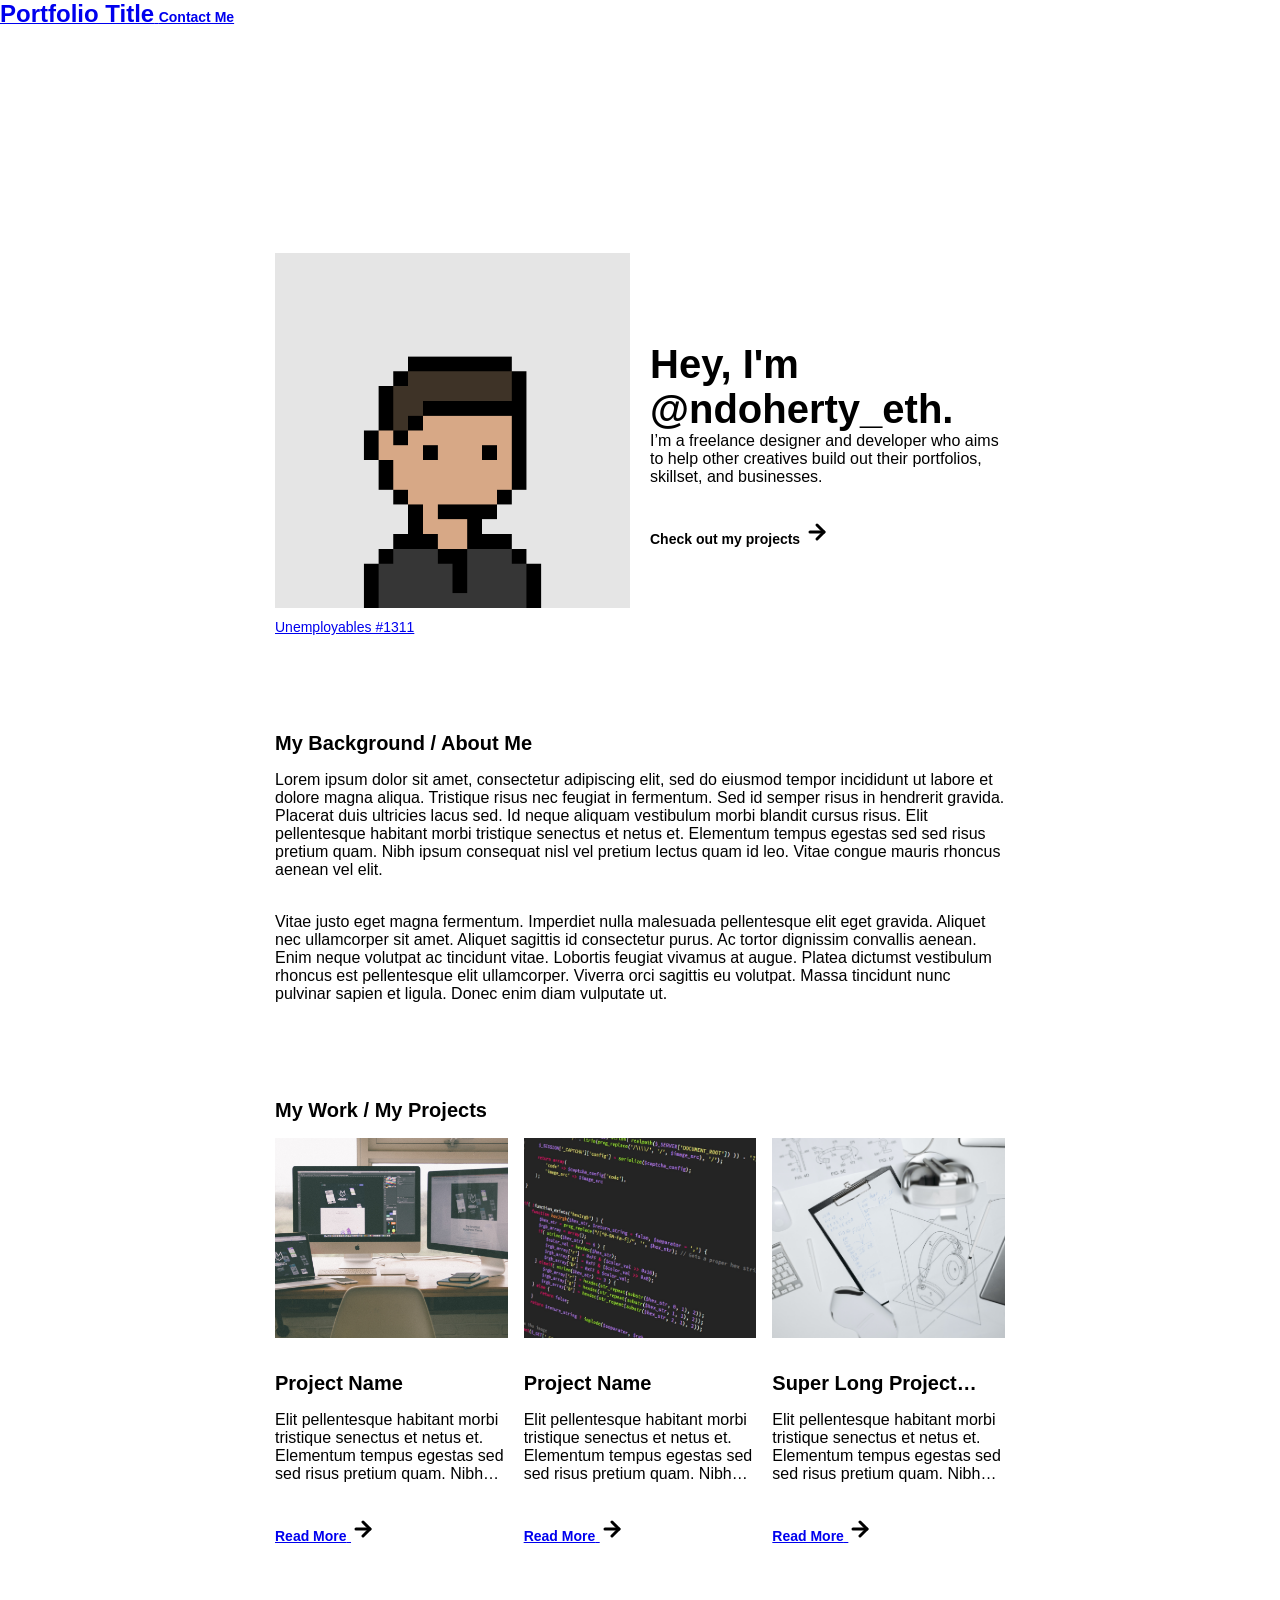
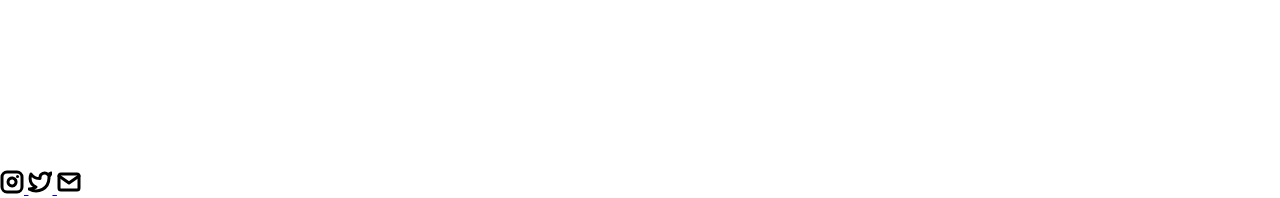
==== index.html @ ee0ad096 "Initial commit" ====
<!DOCTYPE html>
<html lang="en">
	<head>
		<meta charset="utf-8">

    <!-- 
      TODO

      Upload your Unemployable (or whatever photo you like) to the assets/images folder
      and change the name of the image below to match the uploaded one

      Change the title in the <title> tag to whatever you would like the title of your portfolio to be

      This should be the same across all pages.
     -->
    <link rel="icon" href="./assets/images/1311.png" />
		<title>Unemployables Portfolio</title>
    <meta name="description" content="A portfolio template for the Unemployables community.">
    <meta name="viewport" content="width=device-width, initial-scale=1" />

		<link rel="stylesheet" href="./css/layout.css">
    <link rel="stylesheet" href="./css/typography.css">
    <link rel="stylesheet" href="./css/utilities.css">

		<script defer src="./js/script.js"></script>
	</head>
	<body>
    <!-- NAVBAR -->
    <div class="navbar">
      <a class="nav-title-link" href="./index.html">
        <!-- TODO - Change the "Portfolio Title" to whatever you want displayed in the top left -->
        <span class="nav-title">Portfolio Title</span>
         <!-- TODO - Change the email after 'mailto:' to your email address for contact -->
        <a class="button" href="mailto:whitevans.eth@gmail.com">
          <span class="button-text">Contact Me</span>
        </a>
      </a>
    </div>

    <!-- MAIN PAGE CONTENT -->
    <div id="main-content">

      <!-- PORTFOLIO HEADER -->
      <div id="portfolio-header">
        <div id="portfolio-header-image-container">
          <!-- 
            TODO

            - Change the img "src" attribute to point to the Unemployable image you uploaded (or whatever image).
            - Change the number to point to your Unemployable & replace the OpenSea link with your own
            - If you aren't using an Unemployable as your image, remove the entire "a" element
          -->
          <img src="./assets/images/1311.png" class="portfolio-header-image">
          <a class="no-underline" target="_blank" href="https://opensea.io/assets/0xe0be388ab81c47b0f098d2030a1c9ef190691a8a/1311">
            <span class="image-caption">Unemployables #1311</span>
          </a>
        </div>

          <!-- 
            TODO

            - Change the main-title to whatver you want
            - Change the body-text after that to a quick introduction to what you do
            - Edit the button text if you feel like it. It will link to the projects section below.
          -->
        <div id="portfolio-header-text-container">
            <div class="header-text">
              <span class="main-title">Hey, I'm @ndoherty_eth.</span>
              <div class="body-text">I’m a freelance designer and developer who aims to help other creatives build out their portfolios, skillset, and businesses.</div>
            </div>
            <a class="button" id="my-work-link">
              <span class="button-text">Check out my projects</span> 
              <image src="./assets/icons/arrow-right.svg" class="right-arrow-icon"/>
            </a>
        </div>
      </div>

      <!-- ABOUT SECTION -->
      <!-- 
        TODO

        - Change the subheader-text to whatever header you want
        - Add paragraphs using the <div class="body-text"></div> elements in the "about-section-content"
      -->
      <div id="about-section">
        <span class="subheader-text">My Background / About Me</span>
        <div class="about-section-content">
          <div class="body-text">Lorem ipsum dolor sit amet, consectetur adipiscing elit, sed do eiusmod tempor incididunt ut labore et dolore magna aliqua. Tristique risus nec feugiat in fermentum. Sed id semper risus in hendrerit gravida. Placerat duis ultricies lacus sed. Id neque aliquam vestibulum morbi blandit cursus risus. Elit pellentesque habitant morbi tristique senectus et netus et. Elementum tempus egestas sed sed risus pretium quam. Nibh ipsum consequat nisl vel pretium lectus quam id leo. Vitae congue mauris rhoncus aenean vel elit.</div>
          <div class="body-text">Vitae justo eget magna fermentum. Imperdiet nulla malesuada pellentesque elit eget gravida. Aliquet nec ullamcorper sit amet. Aliquet sagittis id consectetur purus. Ac tortor dignissim convallis aenean. Enim neque volutpat ac tincidunt vitae. Lobortis feugiat vivamus at augue. Platea dictumst vestibulum rhoncus est pellentesque elit ullamcorper. Viverra orci sagittis eu volutpat. Massa tincidunt nunc pulvinar sapien et ligula. Donec enim diam vulputate ut.</div>
        </div>
      </div>

      <!-- PROJECTS / MY WORK SECTION -->
      <div id="my-work-section">
        <!-- TODO - Change the subheader-text to whatever you want the Projects section header to say -->
        <span class="subheader-text">My Work / My Projects</span>

        <div class="projects-container">
          <!-- 
            TODO

            This is where the project cards live. Here's a base level project card for you to copy:
            <div class="project-card">
              <img src="./assets/images/IMAGE_NAME" class="project-image">
              <div class="project-card-text-container">
                <div class="subheader-text project-title">PROJECT_NAME</div>
                <div class="body-text project-card-text">SMALL_PROJECT_DESCRIPTION</div>
              </div>
              <a class="button" href="./project-pages/PROJECT_PAGE_NAME.html">
                <span class="button-text">Read More</span>
                <image src="./assets/icons/arrow-right.svg" class="right-arrow-icon"/>
              </a>
            </div>

            - To add a project to the this area, copy the above, paste it below this comment, and change the following:
                - IMAGE_NAME: the name of the image file in assets/images
                - PROJECT_NAME: the name of the project (keep it short, it only shows 1 line)
                - SMALL_PROJECT_DESCRIPTION: a quick project description (max 4 lines)
                - PROJECT_PAGE_NAME.html: the html filename for the project (must be in project-pages folder)
          -->
          <div class="project-card">
            <img src="./assets/images/desktop.jpeg" class="project-image">
            <div class="project-card-text-container">
              <div class="subheader-text project-title">Project Name</div>
              <div class="body-text project-card-text">Elit pellentesque habitant morbi tristique senectus et netus et. Elementum tempus egestas sed sed risus pretium quam. Nibh ipsum consequat nisl vel pretium</div>
            </div>
            <a class="button" href="./project-pages/project-template.html">
              <span class="button-text">Read More</span>
              <image src="./assets/icons/arrow-right.svg" class="right-arrow-icon"/>
            </a>
          </div>
          <div class="project-card">
            <img src="./assets/images/code.jpeg" class="project-image">
            <div class="project-card-text-container">
              <div class="subheader-text project-title">Project Name</div>
              <div class="body-text project-card-text">Elit pellentesque habitant morbi tristique senectus et netus et. Elementum tempus egestas sed sed risus pretium quam. Nibh ipsum consequat nisl vel pretium</div>
            </div>
            <a class="button" href="./project-pages/project-template.html">
              <span class="button-text">Read More</span>
              <image src="./assets/icons/arrow-right.svg" class="right-arrow-icon"/>
            </a>
          </div>
          <div class="project-card">
            <img src="./assets/images/sketchbook.jpeg" class="project-image">
            <div class="project-card-text-container">
              <div class="subheader-text project-title">Super Long Project Name That Should be Hidden</div>
              <div class="body-text project-card-text">Elit pellentesque habitant morbi tristique senectus et netus et. Elementum tempus egestas sed sed risus pretium quam. Nibh ipsum consequat nisl vel pretium</div>
            </div>
            <a class="button" href="./project-pages/project-template.html">
              <span class="button-text">Read More</span>
              <image src="./assets/icons/arrow-right.svg" class="right-arrow-icon"/>
            </a>
          </div>
        </div>
      </div>
    </div>

    <!-- FOOTER -->
    <div id="footer">
      <!-- 
        TODO - Change href to your Instagram account (can also delete entire "a" element if no Instagram) 

        This should be the same across all pages.
      -->
      <a class="icon-link" target="_blank" href="https://twitter.com/whitevans_eth">
        <image src="./assets/icons/instagram.svg" class="footer-icon"/>
      </a>
      <!-- 
        TODO - Change href to your Twitter account (can also delete entire "a" element if no Twitter) 
      
        This should be the same across all pages.
      -->
      <a class="icon-link" target="_blank" href="https://twitter.com/whitevans_eth">
        <image src="./assets/icons/twitter.svg" class="footer-icon"/>
      </a>
      <!-- 
        TODO - Change the email after "mailto" to your contact email 
      
        This should be the same across all pages.
      -->
      <a class="icon-link" href="mailto:whitevans.eth@gmail.com">
        <image src="./assets/icons/mail.svg" class="footer-icon"/>
      </a>
    </div>

	</body>
</html>
---- css/layout.css ----
* {
  box-sizing: border-box;
}

html {
  text-size-adjust: none;
  -webkit-text-size-adjust: none;
  -moz-text-size-adjust: none;
  -ms-text-size-adjust: none;
}

body {
  margin: 0;
  -webkit-font-smoothing: antialiased;
  -moz-osx-font-smoothing: grayscale;
}




/* Main Page Layout */

#main-content {
  margin: 225px 425px;
  display: flex;
  flex-direction: column;
  gap: 96px;
}




/* Portfolio Header */

#portfolio-header {
  display: flex;
  gap: 20px;
  align-items: center;
}

#portfolio-header-image-container {
  display: flex;
  flex-direction: column;
  gap: 10px;
  flex-basis: 50%;
}

.portfolio-header-image {
  width: 100%;
  height: auto;
}

#portfolio-header-text-container {
  display: flex;
  flex-direction: column;
  gap: 34px;
  flex-basis: 50%;
}




/* About Section */

#about-section {
  display: flex;
  flex-direction: column;
  gap: 16px;
}

.about-section-content {
  display: flex;
  flex-direction: column;
  gap: 34px;
}




/* Project Section */

#my-work-section {
  display: flex;
  flex-direction: column;
  gap: 16px;
}

.projects-container {
  display: flex;
  gap: 34px 16px;
  flex-wrap: wrap;
}

    /* Project Cards */

    .project-card {
      max-width: calc((100% - 32px) / 3);
      display: flex;
      flex-direction: column;
      gap: 34px;
    }

    .project-card-text-container {
      flex-direction: column;
      display: flex;
      gap: 16px
    }

    .project-image {
      width: 100%;
      height: 200px;
      object-fit: cover;
      object-position: center;
    }




/* Project Pages */

#project-header {
  display: flex;
  flex-direction: column;
  gap: 16px;
}

.project-header-image {
  width: 100%;
  height: auto;
}

#project-details {
  display: flex;
  flex-direction: column;
  gap: 16px;
}

.project-details-content {
  display: flex;
  flex-direction: column;
  gap: 34px;
}

    /* Project Gallery */

    #project-gallery {
      display: flex;
      flex-direction: column;
      gap: 16px;
    }

    .project-gallery-content {
      display: flex;
      flex-wrap: wrap;
      gap: 34px 16px;
    }

    .gallery-image-container {
      width: 100%;
      display: flex;
      flex-direction: column;
      gap: 10px;
    }

    .gallery-image-container.half-width {
      width: calc((100% - 16px) / 2);
    }

    .gallery-image {
      width: 100%;
      height: auto;
    }


/* Extra Extra large devices (large laptops and desktops, 1200px and below) */
@media only screen and (max-width: 1600px) {
  #main-content {
    margin: 225px 275px;
  }
}

/* Extra large devices (large laptops and desktops, 1200px and below) */
@media only screen and (max-width: 1200px) {
  #main-content {
    margin: 225px 175px;
  }
}

/* Large devices (laptops/desktops, 1000px and below) */
@media only screen and (max-width: 1000px) {
  #main-content {
    margin: 225px 75px;
  }
}

/* Small devices (portrait tablets and large phones, 800px and below) */
@media only screen and (max-width: 800px) {
  #main-content {
    margin: 150px 50px;
  }

  #portfolio-header {
    flex-direction: column;
  }

  .project-card {
    max-width: calc((100% - 16px) / 2);
  }
}

/* Small devices (portrait tablets and large phones, 600px and below) */
@media only screen and (max-width: 600px) {
  #main-content {
    margin: 125px 20px;
  }

  .project-card {
    max-width: 100%;
  }
}
---- css/typography.css ----
body {
  font-family: "Helvetica Neue", Helvetica, Arial, sans-serif;
}

.nav-title {
  font-weight: 700;
  font-size: 24px;
}

.button-text {
  font-size: 14px;
  font-weight: 700;
}

.image-caption {
  font-size: 14px;
  font-weight: 500;
}

.main-title {
  font-size: 40px;
  font-weight: 700;
}

.subheader-text {
  font-size: 20px;
  font-weight: 700;
}

.body-text {
  font-size: 16px;
  font-weight: 500;
}

.project-card-text {
  overflow: hidden;
  text-overflow: ellipsis;
  display: -webkit-box;
  -webkit-line-clamp: 4;
  -webkit-box-orient: vertical;
}

.project-title {
  overflow: hidden;
  text-overflow: ellipsis;
  display: -webkit-box;
  -webkit-line-clamp: 1;
  -webkit-box-orient: vertical;
}
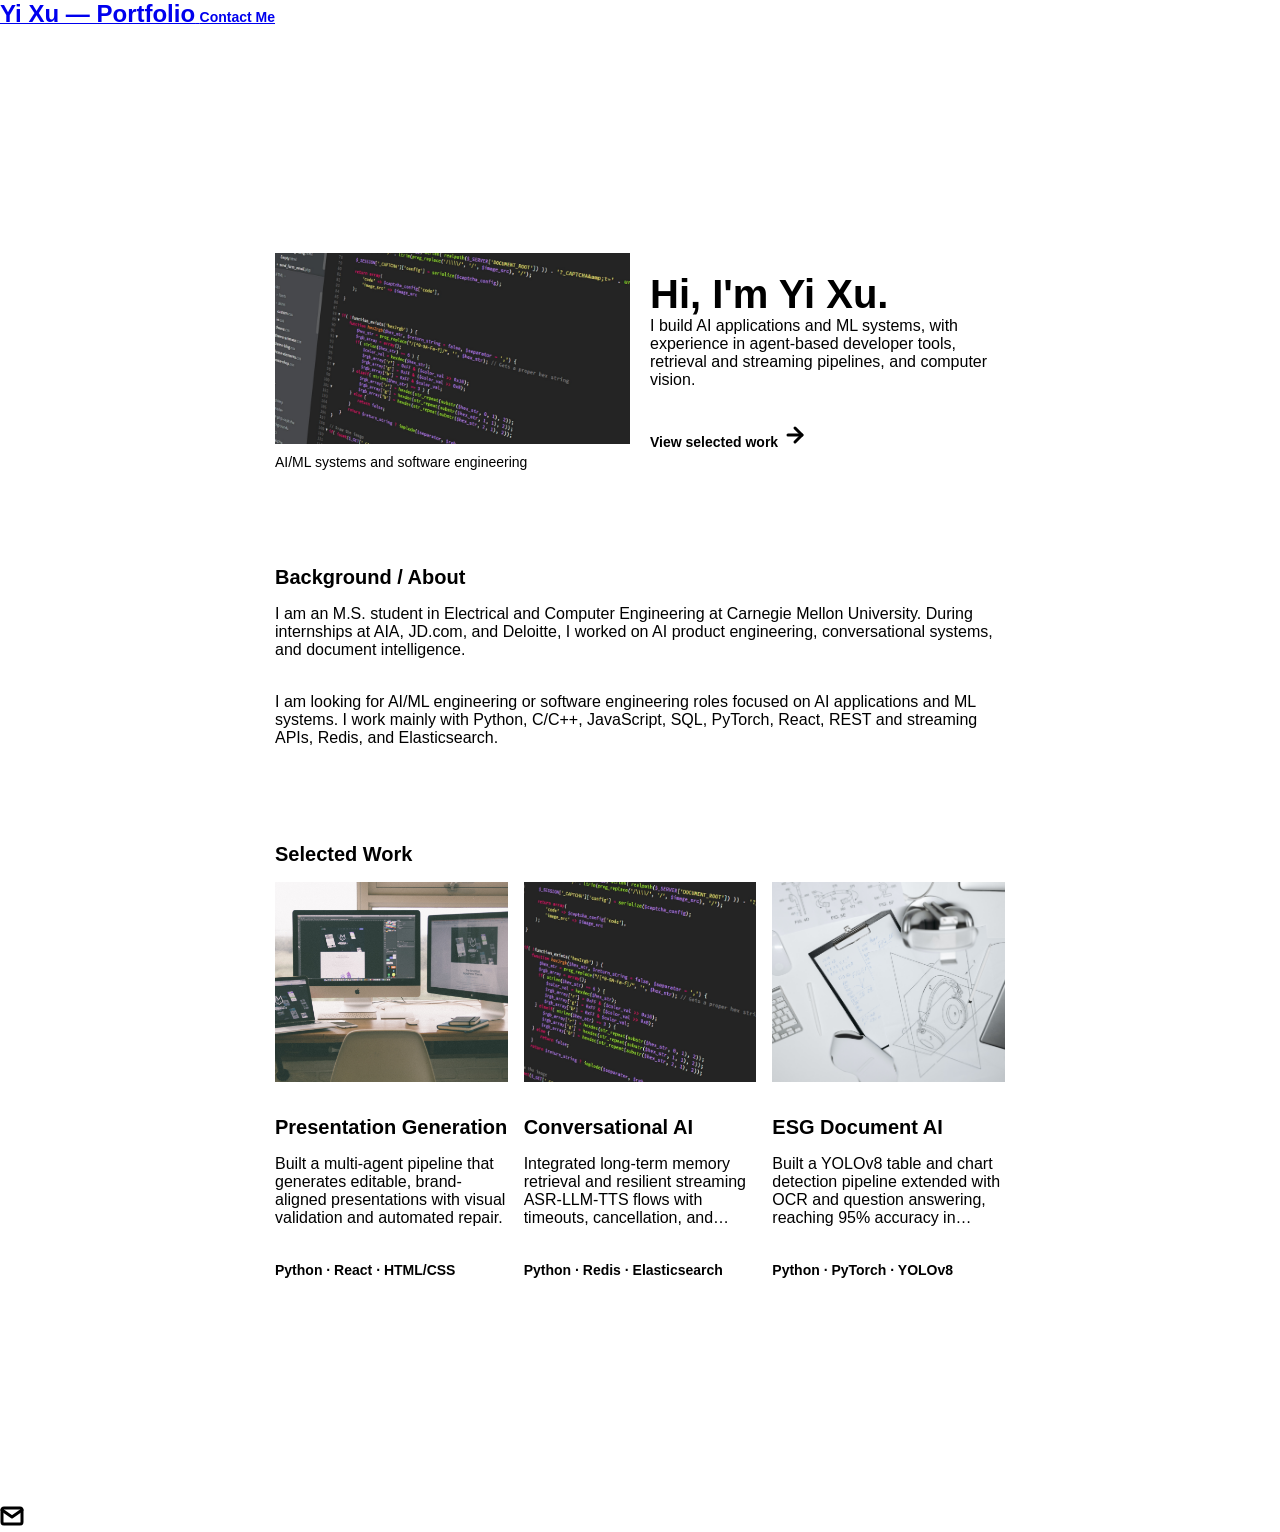
==== commit 9961a5ff: "Revise portfolio details and images Updated personal information and image references in the portfol" ====
--- a/index.html
+++ b/index.html
@@ -3,19 +3,9 @@
 	<head>
 		<meta charset="utf-8">
 
-    <!-- 
-      TODO
-
-      Upload your Unemployable (or whatever photo you like) to the assets/images folder
-      and change the name of the image below to match the uploaded one
-
-      Change the title in the <title> tag to whatever you would like the title of your portfolio to be
-
-      This should be the same across all pages.
-     -->
-    <link rel="icon" href="./assets/images/1311.png" />
-		<title>Unemployables Portfolio</title>
-    <meta name="description" content="A portfolio template for the Unemployables community.">
+    <link rel="icon" href="./assets/images/code.jpeg" />
+		<title>Yi Xu | AI/ML Engineer</title>
+    <meta name="description" content="Yi Xu's portfolio: AI applications, ML systems, and computer vision.">
     <meta name="viewport" content="width=device-width, initial-scale=1" />
 
 		<link rel="stylesheet" href="./css/layout.css">
@@ -28,10 +18,8 @@
     <!-- NAVBAR -->
     <div class="navbar">
       <a class="nav-title-link" href="./index.html">
-        <!-- TODO - Change the "Portfolio Title" to whatever you want displayed in the top left -->
-        <span class="nav-title">Portfolio Title</span>
-         <!-- TODO - Change the email after 'mailto:' to your email address for contact -->
-        <a class="button" href="mailto:whitevans.eth@gmail.com">
+        <span class="nav-title">Yi Xu — Portfolio</span>
+        <a class="button" href="mailto:yix3@andrew.cmu.edu">
           <span class="button-text">Contact Me</span>
         </a>
       </a>
@@ -43,113 +31,59 @@
       <!-- PORTFOLIO HEADER -->
       <div id="portfolio-header">
         <div id="portfolio-header-image-container">
-          <!-- 
-            TODO
-
-            - Change the img "src" attribute to point to the Unemployable image you uploaded (or whatever image).
-            - Change the number to point to your Unemployable & replace the OpenSea link with your own
-            - If you aren't using an Unemployable as your image, remove the entire "a" element
-          -->
-          <img src="./assets/images/1311.png" class="portfolio-header-image">
-          <a class="no-underline" target="_blank" href="https://opensea.io/assets/0xe0be388ab81c47b0f098d2030a1c9ef190691a8a/1311">
-            <span class="image-caption">Unemployables #1311</span>
-          </a>
+          <img src="./assets/images/code.jpeg" class="portfolio-header-image" alt="Code on a computer screen">
+          <span class="image-caption">AI/ML systems and software engineering</span>
         </div>
 
-          <!-- 
-            TODO
-
-            - Change the main-title to whatver you want
-            - Change the body-text after that to a quick introduction to what you do
-            - Edit the button text if you feel like it. It will link to the projects section below.
-          -->
         <div id="portfolio-header-text-container">
             <div class="header-text">
-              <span class="main-title">Hey, I'm @ndoherty_eth.</span>
-              <div class="body-text">I’m a freelance designer and developer who aims to help other creatives build out their portfolios, skillset, and businesses.</div>
+              <span class="main-title">Hi, I'm Yi Xu.</span>
+              <div class="body-text">I build AI applications and ML systems, with experience in agent-based developer tools, retrieval and streaming pipelines, and computer vision.</div>
             </div>
             <a class="button" id="my-work-link">
-              <span class="button-text">Check out my projects</span> 
+              <span class="button-text">View selected work</span>
               <image src="./assets/icons/arrow-right.svg" class="right-arrow-icon"/>
             </a>
         </div>
       </div>
 
       <!-- ABOUT SECTION -->
-      <!-- 
-        TODO
-
-        - Change the subheader-text to whatever header you want
-        - Add paragraphs using the <div class="body-text"></div> elements in the "about-section-content"
-      -->
       <div id="about-section">
-        <span class="subheader-text">My Background / About Me</span>
+        <span class="subheader-text">Background / About</span>
         <div class="about-section-content">
-          <div class="body-text">Lorem ipsum dolor sit amet, consectetur adipiscing elit, sed do eiusmod tempor incididunt ut labore et dolore magna aliqua. Tristique risus nec feugiat in fermentum. Sed id semper risus in hendrerit gravida. Placerat duis ultricies lacus sed. Id neque aliquam vestibulum morbi blandit cursus risus. Elit pellentesque habitant morbi tristique senectus et netus et. Elementum tempus egestas sed sed risus pretium quam. Nibh ipsum consequat nisl vel pretium lectus quam id leo. Vitae congue mauris rhoncus aenean vel elit.</div>
-          <div class="body-text">Vitae justo eget magna fermentum. Imperdiet nulla malesuada pellentesque elit eget gravida. Aliquet nec ullamcorper sit amet. Aliquet sagittis id consectetur purus. Ac tortor dignissim convallis aenean. Enim neque volutpat ac tincidunt vitae. Lobortis feugiat vivamus at augue. Platea dictumst vestibulum rhoncus est pellentesque elit ullamcorper. Viverra orci sagittis eu volutpat. Massa tincidunt nunc pulvinar sapien et ligula. Donec enim diam vulputate ut.</div>
+          <div class="body-text">I am an M.S. student in Electrical and Computer Engineering at Carnegie Mellon University. During internships at AIA, JD.com, and Deloitte, I worked on AI product engineering, conversational systems, and document intelligence.</div>
+          <div class="body-text">I am looking for AI/ML engineering or software engineering roles focused on AI applications and ML systems. I work mainly with Python, C/C++, JavaScript, SQL, PyTorch, React, REST and streaming APIs, Redis, and Elasticsearch.</div>
         </div>
       </div>
 
       <!-- PROJECTS / MY WORK SECTION -->
       <div id="my-work-section">
-        <!-- TODO - Change the subheader-text to whatever you want the Projects section header to say -->
-        <span class="subheader-text">My Work / My Projects</span>
+        <span class="subheader-text">Selected Work</span>
 
         <div class="projects-container">
-          <!-- 
-            TODO
-
-            This is where the project cards live. Here's a base level project card for you to copy:
-            <div class="project-card">
-              <img src="./assets/images/IMAGE_NAME" class="project-image">
-              <div class="project-card-text-container">
-                <div class="subheader-text project-title">PROJECT_NAME</div>
-                <div class="body-text project-card-text">SMALL_PROJECT_DESCRIPTION</div>
-              </div>
-              <a class="button" href="./project-pages/PROJECT_PAGE_NAME.html">
-                <span class="button-text">Read More</span>
-                <image src="./assets/icons/arrow-right.svg" class="right-arrow-icon"/>
-              </a>
+          <div class="project-card">
+            <img src="./assets/images/desktop.jpeg" class="project-image" alt="Desktop development workspace">
+            <div class="project-card-text-container">
+              <div class="subheader-text project-title">Presentation Generation</div>
+              <div class="body-text project-card-text">Built a multi-agent pipeline that generates editable, brand-aligned presentations with visual validation and automated repair.</div>
             </div>
-
-            - To add a project to the this area, copy the above, paste it below this comment, and change the following:
-                - IMAGE_NAME: the name of the image file in assets/images
-                - PROJECT_NAME: the name of the project (keep it short, it only shows 1 line)
-                - SMALL_PROJECT_DESCRIPTION: a quick project description (max 4 lines)
-                - PROJECT_PAGE_NAME.html: the html filename for the project (must be in project-pages folder)
-          -->
-          <div class="project-card">
-            <img src="./assets/images/desktop.jpeg" class="project-image">
-            <div class="project-card-text-container">
-              <div class="subheader-text project-title">Project Name</div>
-              <div class="body-text project-card-text">Elit pellentesque habitant morbi tristique senectus et netus et. Elementum tempus egestas sed sed risus pretium quam. Nibh ipsum consequat nisl vel pretium</div>
-            </div>
-            <a class="button" href="./project-pages/project-template.html">
-              <span class="button-text">Read More</span>
-              <image src="./assets/icons/arrow-right.svg" class="right-arrow-icon"/>
-            </a>
+            <span class="button"><span class="button-text">Python · React · HTML/CSS</span></span>
           </div>
           <div class="project-card">
-            <img src="./assets/images/code.jpeg" class="project-image">
+            <img src="./assets/images/code.jpeg" class="project-image" alt="Source code on a computer screen">
             <div class="project-card-text-container">
-              <div class="subheader-text project-title">Project Name</div>
-              <div class="body-text project-card-text">Elit pellentesque habitant morbi tristique senectus et netus et. Elementum tempus egestas sed sed risus pretium quam. Nibh ipsum consequat nisl vel pretium</div>
+              <div class="subheader-text project-title">Conversational AI</div>
+              <div class="body-text project-card-text">Integrated long-term memory retrieval and resilient streaming ASR-LLM-TTS flows with timeouts, cancellation, and reconnect recovery.</div>
             </div>
-            <a class="button" href="./project-pages/project-template.html">
-              <span class="button-text">Read More</span>
-              <image src="./assets/icons/arrow-right.svg" class="right-arrow-icon"/>
-            </a>
+            <span class="button"><span class="button-text">Python · Redis · Elasticsearch</span></span>
           </div>
           <div class="project-card">
-            <img src="./assets/images/sketchbook.jpeg" class="project-image">
+            <img src="./assets/images/sketchbook.jpeg" class="project-image" alt="Documents and sketches on a desk">
             <div class="project-card-text-container">
-              <div class="subheader-text project-title">Super Long Project Name That Should be Hidden</div>
-              <div class="body-text project-card-text">Elit pellentesque habitant morbi tristique senectus et netus et. Elementum tempus egestas sed sed risus pretium quam. Nibh ipsum consequat nisl vel pretium</div>
+              <div class="subheader-text project-title">ESG Document AI</div>
+              <div class="body-text project-card-text">Built a YOLOv8 table and chart detection pipeline extended with OCR and question answering, reaching 95% accuracy in manual review.</div>
             </div>
-            <a class="button" href="./project-pages/project-template.html">
-              <span class="button-text">Read More</span>
-              <image src="./assets/icons/arrow-right.svg" class="right-arrow-icon"/>
-            </a>
+            <span class="button"><span class="button-text">Python · PyTorch · YOLOv8</span></span>
           </div>
         </div>
       </div>
@@ -157,28 +91,7 @@
 
     <!-- FOOTER -->
     <div id="footer">
-      <!-- 
-        TODO - Change href to your Instagram account (can also delete entire "a" element if no Instagram) 
-
-        This should be the same across all pages.
-      -->
-      <a class="icon-link" target="_blank" href="https://twitter.com/whitevans_eth">
-        <image src="./assets/icons/instagram.svg" class="footer-icon"/>
-      </a>
-      <!-- 
-        TODO - Change href to your Twitter account (can also delete entire "a" element if no Twitter) 
-      
-        This should be the same across all pages.
-      -->
-      <a class="icon-link" target="_blank" href="https://twitter.com/whitevans_eth">
-        <image src="./assets/icons/twitter.svg" class="footer-icon"/>
-      </a>
-      <!-- 
-        TODO - Change the email after "mailto" to your contact email 
-      
-        This should be the same across all pages.
-      -->
-      <a class="icon-link" href="mailto:whitevans.eth@gmail.com">
+      <a class="icon-link" href="mailto:yix3@andrew.cmu.edu" aria-label="Email Yi Xu">
         <image src="./assets/icons/mail.svg" class="footer-icon"/>
       </a>
     </div>
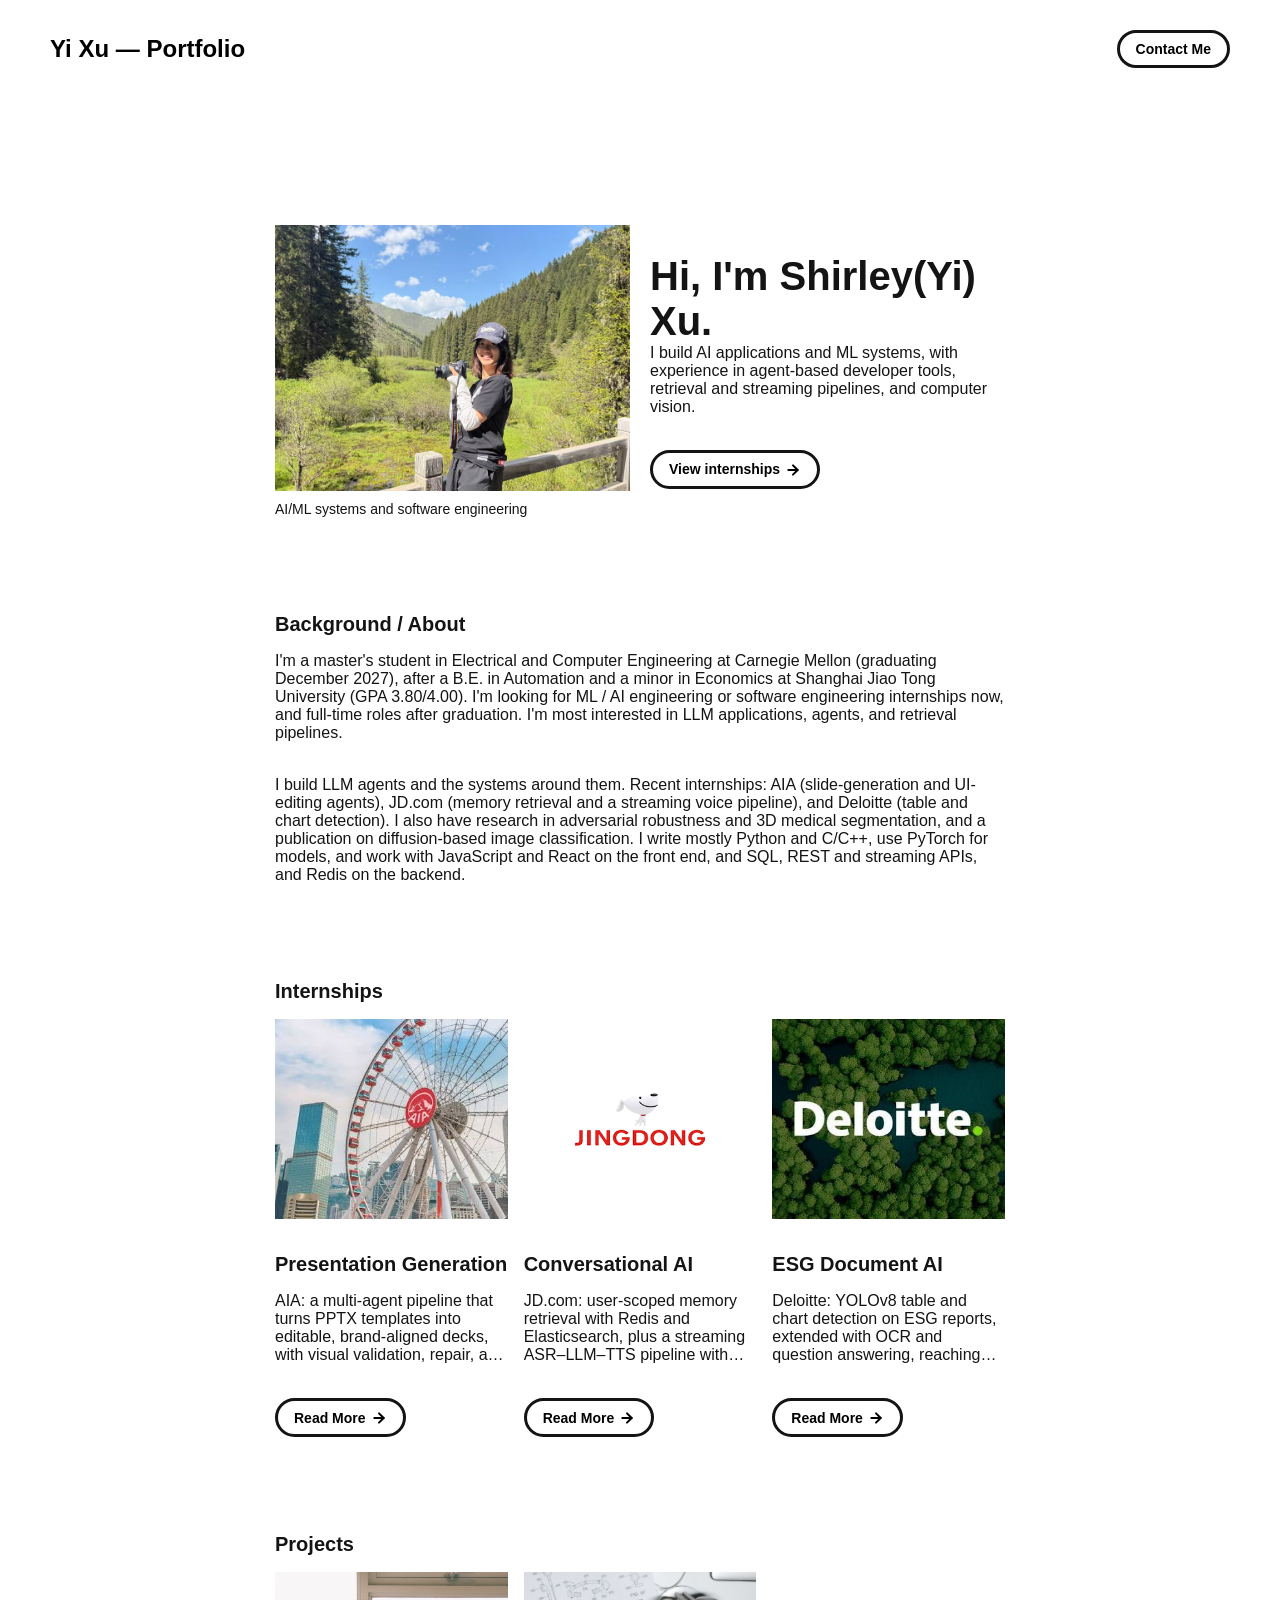
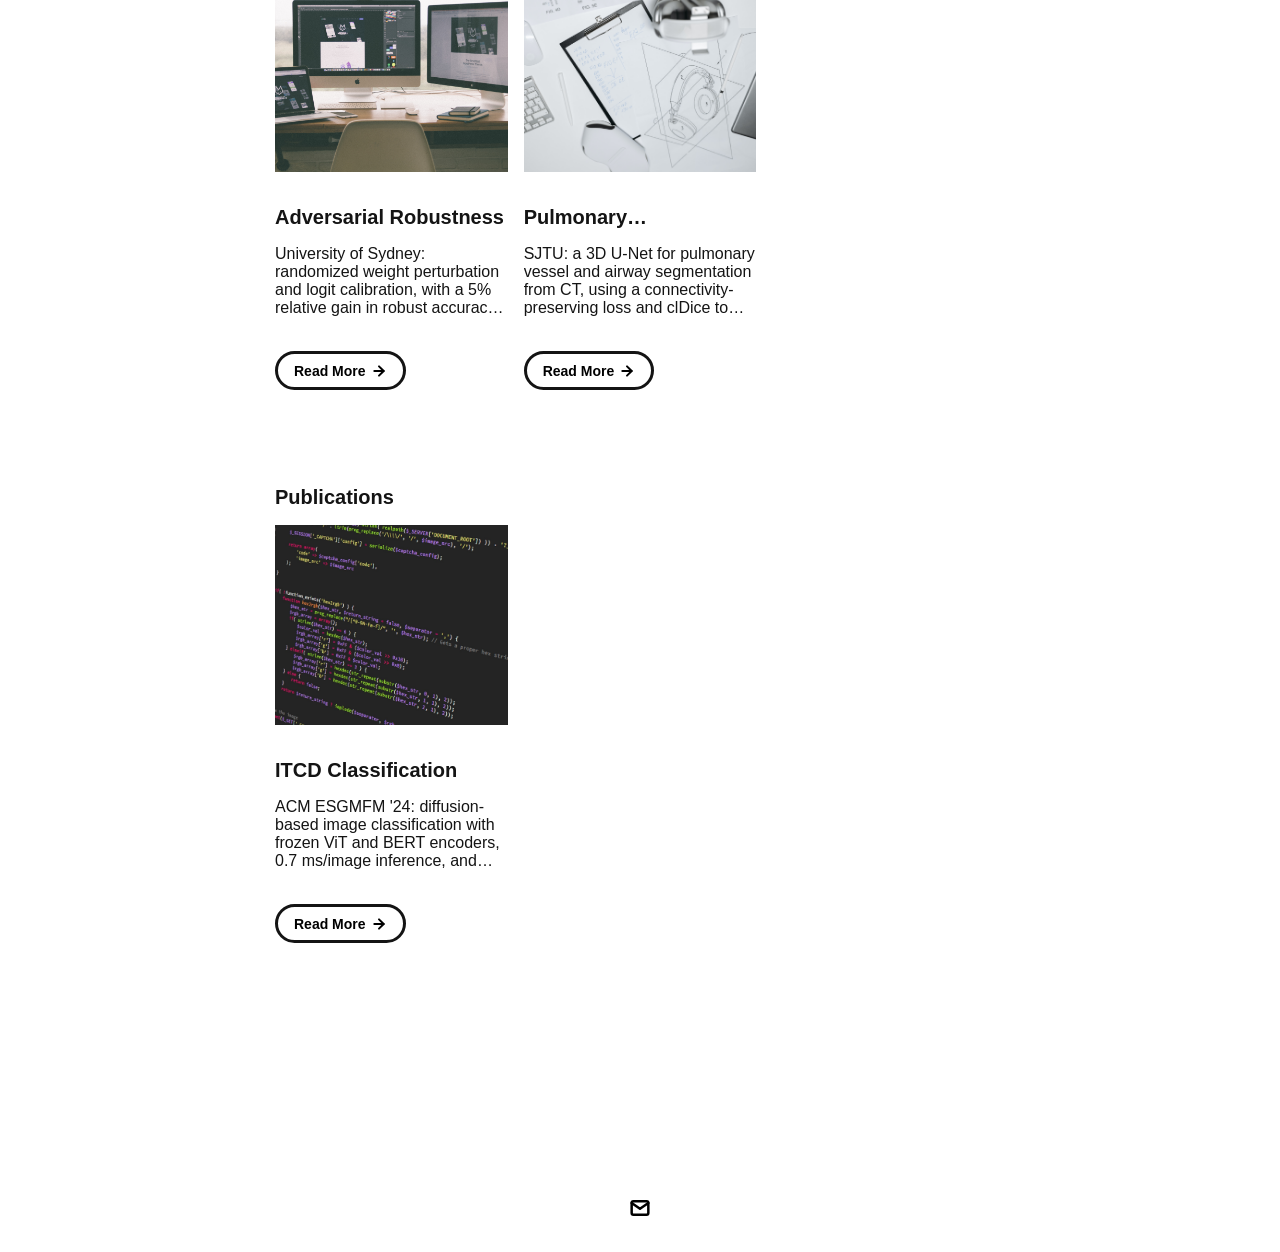
==== commit 9672a450: "new version" ====
--- a/index.html
+++ b/index.html
@@ -3,7 +3,7 @@
 	<head>
 		<meta charset="utf-8">
 
-    <link rel="icon" href="./assets/images/code.jpeg" />
+    <link rel="icon" href="./assets/images/profile.jpg" />
 		<title>Yi Xu | AI/ML Engineer</title>
     <meta name="description" content="Yi Xu's portfolio: AI applications, ML systems, and computer vision.">
     <meta name="viewport" content="width=device-width, initial-scale=1" />
@@ -31,17 +31,17 @@
       <!-- PORTFOLIO HEADER -->
       <div id="portfolio-header">
         <div id="portfolio-header-image-container">
-          <img src="./assets/images/code.jpeg" class="portfolio-header-image" alt="Code on a computer screen">
+          <img src="./assets/images/profile.jpg" class="portfolio-header-image" alt="Code on a computer screen">
           <span class="image-caption">AI/ML systems and software engineering</span>
         </div>
 
         <div id="portfolio-header-text-container">
             <div class="header-text">
-              <span class="main-title">Hi, I'm Yi Xu.</span>
+              <span class="main-title">Hi, I'm Shirley(Yi) Xu.</span>
               <div class="body-text">I build AI applications and ML systems, with experience in agent-based developer tools, retrieval and streaming pipelines, and computer vision.</div>
             </div>
-            <a class="button" id="my-work-link">
-              <span class="button-text">View selected work</span>
+            <a class="button" id="my-work-link" href="#internships-section">
+              <span class="button-text">View internships</span>
               <image src="./assets/icons/arrow-right.svg" class="right-arrow-icon"/>
             </a>
         </div>
@@ -51,39 +51,97 @@
       <div id="about-section">
         <span class="subheader-text">Background / About</span>
         <div class="about-section-content">
-          <div class="body-text">I am an M.S. student in Electrical and Computer Engineering at Carnegie Mellon University. During internships at AIA, JD.com, and Deloitte, I worked on AI product engineering, conversational systems, and document intelligence.</div>
-          <div class="body-text">I am looking for AI/ML engineering or software engineering roles focused on AI applications and ML systems. I work mainly with Python, C/C++, JavaScript, SQL, PyTorch, React, REST and streaming APIs, Redis, and Elasticsearch.</div>
+          <div class="body-text">I'm a master's student in Electrical and Computer Engineering at Carnegie Mellon (graduating December 2027), after a B.E. in Automation and a minor in Economics at Shanghai Jiao Tong University (GPA 3.80/4.00). I'm looking for ML / AI engineering or software engineering internships now, and full-time roles after graduation. I'm most interested in LLM applications, agents, and retrieval pipelines.</div>
+          <div class="body-text">I build LLM agents and the systems around them. Recent internships: AIA (slide-generation and UI-editing agents), JD.com (memory retrieval and a streaming voice pipeline), and Deloitte (table and chart detection). I also have research in adversarial robustness and 3D medical segmentation, and a publication on diffusion-based image classification. I write mostly Python and C/C++, use PyTorch for models, and work with JavaScript and React on the front end, and SQL, REST and streaming APIs, and Redis on the backend.</div>
         </div>
       </div>
 
-      <!-- PROJECTS / MY WORK SECTION -->
-      <div id="my-work-section">
-        <span class="subheader-text">Selected Work</span>
+      <!-- INTERNSHIPS -->
+      <div id="internships-section" class="work-section">
+        <span class="subheader-text">Internships</span>
 
         <div class="projects-container">
           <div class="project-card">
-            <img src="./assets/images/desktop.jpeg" class="project-image" alt="Desktop development workspace">
+            <img src="./assets/images/aia.jpeg" class="project-image" alt="Desktop development workspace">
             <div class="project-card-text-container">
               <div class="subheader-text project-title">Presentation Generation</div>
-              <div class="body-text project-card-text">Built a multi-agent pipeline that generates editable, brand-aligned presentations with visual validation and automated repair.</div>
+              <div class="body-text project-card-text">AIA: a multi-agent pipeline that turns PPTX templates into editable, brand-aligned decks, with visual validation, repair, and a tool-calling UI agent for React apps.</div>
             </div>
-            <span class="button"><span class="button-text">Python · React · HTML/CSS</span></span>
+            <a class="button" href="./project-pages/presentation-generation.html">
+              <span class="button-text">Read More</span>
+              <image src="./assets/icons/arrow-right.svg" class="right-arrow-icon"/>
+            </a>
           </div>
+          <div class="project-card">
+            <img src="./assets/images/jd.png" class="project-image" alt="Source code on a computer screen">
+            <div class="project-card-text-container">
+              <div class="subheader-text project-title">Conversational AI</div>
+              <div class="body-text project-card-text">JD.com: user-scoped memory retrieval with Redis and Elasticsearch, plus a streaming ASR–LLM–TTS pipeline with timeouts, cancellation, and reconnect recovery.</div>
+            </div>
+            <a class="button" href="./project-pages/conversational-ai.html">
+              <span class="button-text">Read More</span>
+              <image src="./assets/icons/arrow-right.svg" class="right-arrow-icon"/>
+            </a>
+          </div>
+          <div class="project-card">
+            <img src="./assets/images/deloitte.jpeg" class="project-image" alt="Documents and sketches on a desk">
+            <div class="project-card-text-container">
+              <div class="subheader-text project-title">ESG Document AI</div>
+              <div class="body-text project-card-text">Deloitte: YOLOv8 table and chart detection on ESG reports, extended with OCR and question answering, reaching 95% extraction accuracy in manual review.</div>
+            </div>
+            <a class="button" href="./project-pages/esg-document-ai.html">
+              <span class="button-text">Read More</span>
+              <image src="./assets/icons/arrow-right.svg" class="right-arrow-icon"/>
+            </a>
+          </div>
+        </div>
+      </div>
+
+      <!-- PROJECTS -->
+      <div id="projects-section" class="work-section">
+        <span class="subheader-text">Projects</span>
+
+        <div class="projects-container">
+          <div class="project-card">
+            <img src="./assets/images/desktop.jpeg" class="project-image" alt="Camera on a table">
+            <div class="project-card-text-container">
+              <div class="subheader-text project-title">Adversarial Robustness</div>
+              <div class="body-text project-card-text">University of Sydney: randomized weight perturbation and logit calibration, with a 5% relative gain in robust accuracy under AutoAttack and PGD.</div>
+            </div>
+            <a class="button" href="./project-pages/adversarial-robustness.html">
+              <span class="button-text">Read More</span>
+              <image src="./assets/icons/arrow-right.svg" class="right-arrow-icon"/>
+            </a>
+          </div>
+          <div class="project-card">
+            <img src="./assets/images/sketchbook.jpeg" class="project-image" alt="Sketches and notes on a desk">
+            <div class="project-card-text-container">
+              <div class="subheader-text project-title">Pulmonary Segmentation</div>
+              <div class="body-text project-card-text">SJTU: a 3D U-Net for pulmonary vessel and airway segmentation from CT, using a connectivity-preserving loss and clDice to keep thin structures intact.</div>
+            </div>
+            <a class="button" href="./project-pages/pulmonary-segmentation.html">
+              <span class="button-text">Read More</span>
+              <image src="./assets/icons/arrow-right.svg" class="right-arrow-icon"/>
+            </a>
+          </div>
+        </div>
+      </div>
+
+      <!-- PUBLICATIONS -->
+      <div id="publications-section" class="work-section">
+        <span class="subheader-text">Publications</span>
+
+        <div class="projects-container">
           <div class="project-card">
             <img src="./assets/images/code.jpeg" class="project-image" alt="Source code on a computer screen">
             <div class="project-card-text-container">
-              <div class="subheader-text project-title">Conversational AI</div>
-              <div class="body-text project-card-text">Integrated long-term memory retrieval and resilient streaming ASR-LLM-TTS flows with timeouts, cancellation, and reconnect recovery.</div>
+              <div class="subheader-text project-title">ITCD Classification</div>
+              <div class="body-text project-card-text">ACM ESGMFM '24: diffusion-based image classification with frozen ViT and BERT encoders, 0.7 ms/image inference, and training-free OOD detection.</div>
             </div>
-            <span class="button"><span class="button-text">Python · Redis · Elasticsearch</span></span>
-          </div>
-          <div class="project-card">
-            <img src="./assets/images/sketchbook.jpeg" class="project-image" alt="Documents and sketches on a desk">
-            <div class="project-card-text-container">
-              <div class="subheader-text project-title">ESG Document AI</div>
-              <div class="body-text project-card-text">Built a YOLOv8 table and chart detection pipeline extended with OCR and question answering, reaching 95% accuracy in manual review.</div>
-            </div>
-            <span class="button"><span class="button-text">Python · PyTorch · YOLOv8</span></span>
+            <a class="button" href="./project-pages/itcd-classification.html">
+              <span class="button-text">Read More</span>
+              <image src="./assets/icons/arrow-right.svg" class="right-arrow-icon"/>
+            </a>
           </div>
         </div>
       </div>
--- a/css/layout.css
+++ b/css/layout.css
@@ -7,10 +7,13 @@
   -webkit-text-size-adjust: none;
   -moz-text-size-adjust: none;
   -ms-text-size-adjust: none;
+  color-scheme: light;
 }
 
 body {
   margin: 0;
+  background-color: #ffffff;
+  color: #141414;
   -webkit-font-smoothing: antialiased;
   -moz-osx-font-smoothing: grayscale;
 }
@@ -79,10 +82,12 @@
 
 /* Project Section */
 
-#my-work-section {
-  display: flex;
-  flex-direction: column;
-  gap: 16px;
+#my-work-section,
+.work-section {
+  display: flex;
+  flex-direction: column;
+  gap: 16px;
+  scroll-margin-top: 110px;
 }
 
 .projects-container {
@@ -129,7 +134,8 @@
   height: auto;
 }
 
-#project-details {
+#project-details,
+.project-section {
   display: flex;
   flex-direction: column;
   gap: 16px;
--- a/css/utilities.css
+++ b/css/utilities.css
@@ -0,0 +1,107 @@
+
+/* Icons */
+
+.right-arrow-icon {
+  width: 16px;
+  height: 16px;
+  margin-top: 1px;
+}
+
+.footer-icon {
+  width: 20px;
+  height: 20px;
+}
+
+a.icon-link {
+  transition: transform 200ms ease-in-out;
+}
+
+a.icon-link:hover {
+  cursor: pointer;
+  stroke-width: 5;
+  margin: 0;
+  transform: rotate(15deg);
+}
+
+
+/* Navbar Styling */
+
+.navbar {
+  width: 100%;
+  padding: 30px 50px;
+  display: flex;
+  justify-content: space-between;
+  align-items: center;
+  position: fixed;
+  top: 0;
+  left: 0;
+  background-color: #ffffff;
+}
+
+.nav-title-link {
+  color: black;
+  text-decoration: none;
+}
+
+.nav-title-link:hover {
+  text-decoration: underline;
+}
+
+/* Small devices (portrait tablets and large phones, 800px and below) */
+@media only screen and (max-width: 800px) {
+  .navbar {
+    padding: 20px 20px;
+    background-color: white
+  }
+}
+
+
+/* Button Styling */
+
+a.button {
+  padding: 8px 16px;
+  border: 3px solid #141414;
+  border-radius: 50px;
+  color: black;
+  text-decoration: none;
+  width: fit-content;
+  display: flex;
+  gap: 5px;
+  align-items: center;
+}
+
+a.button:hover {
+  text-decoration: underline;
+  text-decoration-thickness: 2px;
+  cursor: pointer;
+}
+
+
+/* Footer Styling */
+
+#footer {
+  width: 100%;
+  display: flex;
+  padding: 30px 50px;
+  justify-content: center;
+  align-items: center;
+  gap: 16px;
+}
+
+/* Link Styling */
+a.no-underline {
+  text-decoration: none;
+  color: black
+}
+
+a.no-underline:hover {
+  text-decoration: underline;
+  cursor: pointer;
+}
+
+/* Small devices (portrait tablets and large phones, 800px and below) */
+@media only screen and (max-width: 800px) {
+  #footer {
+    padding: 20px 20px;
+  }
+}
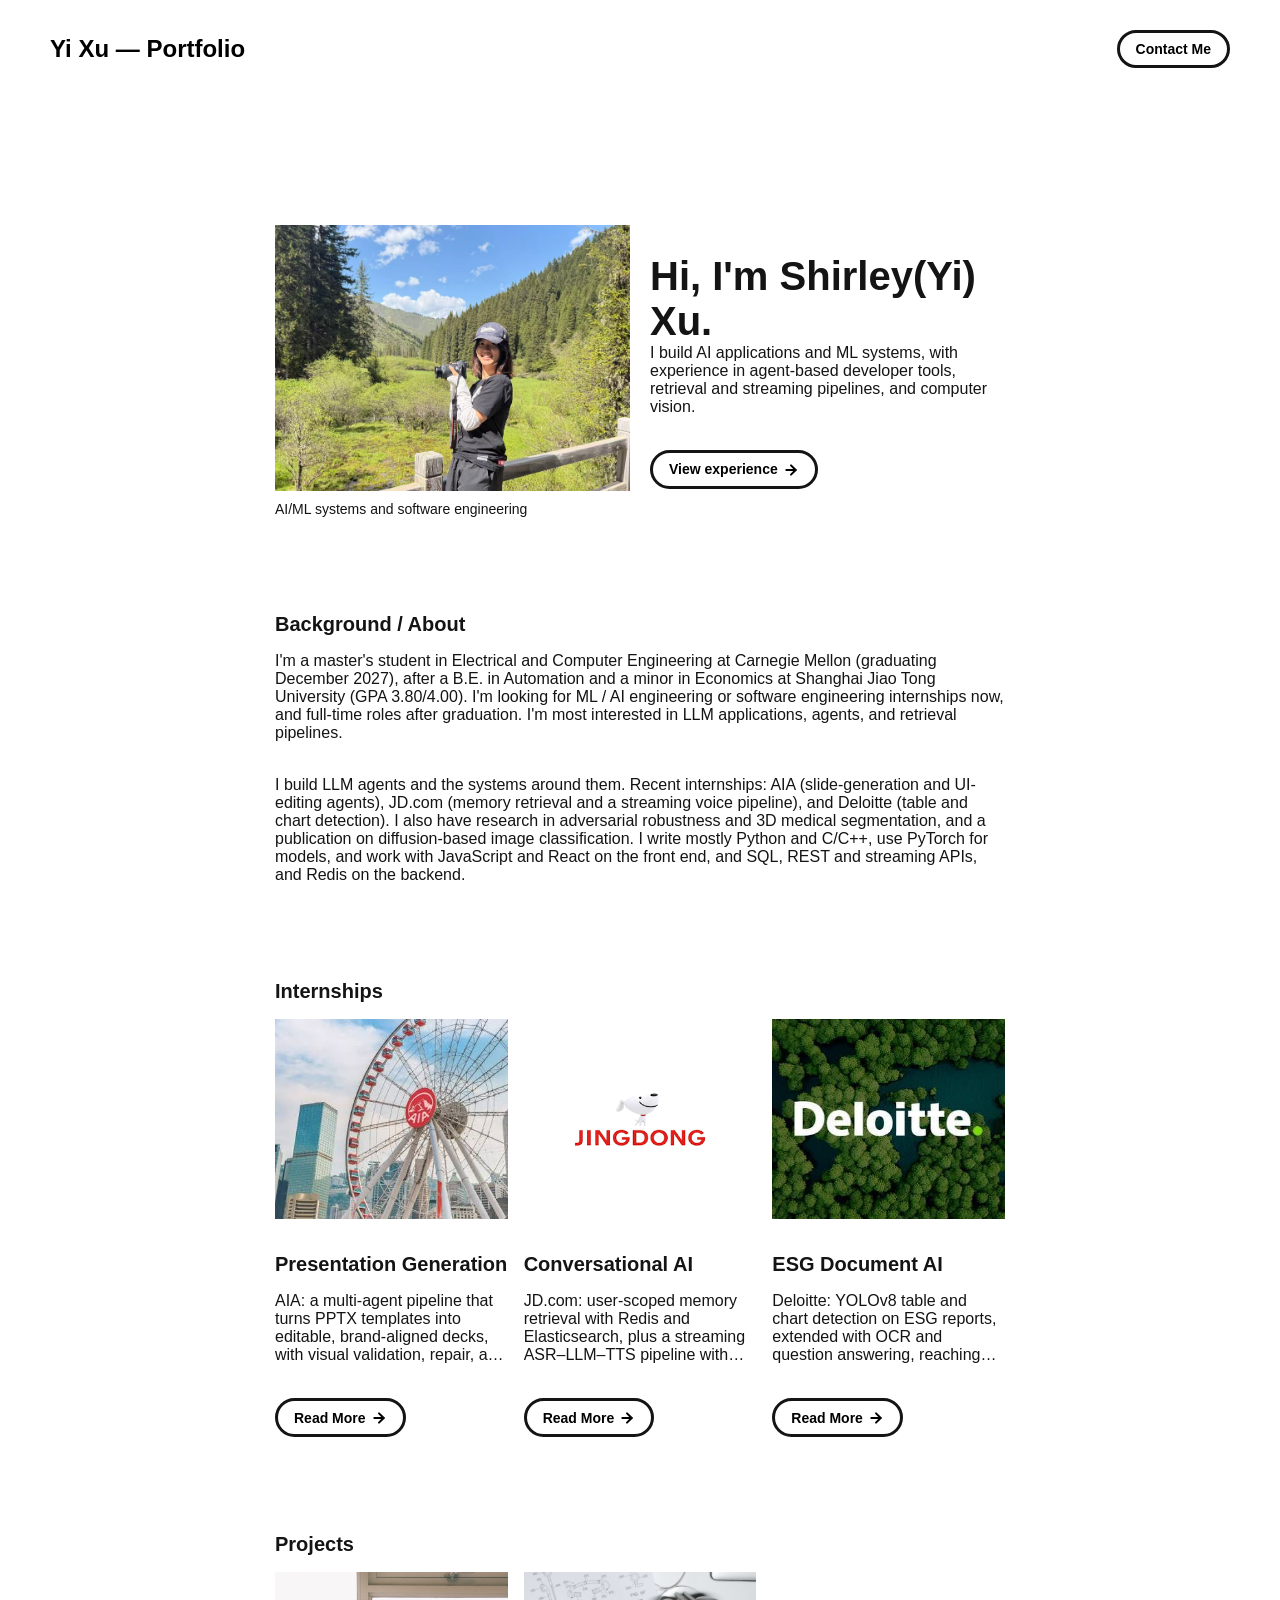
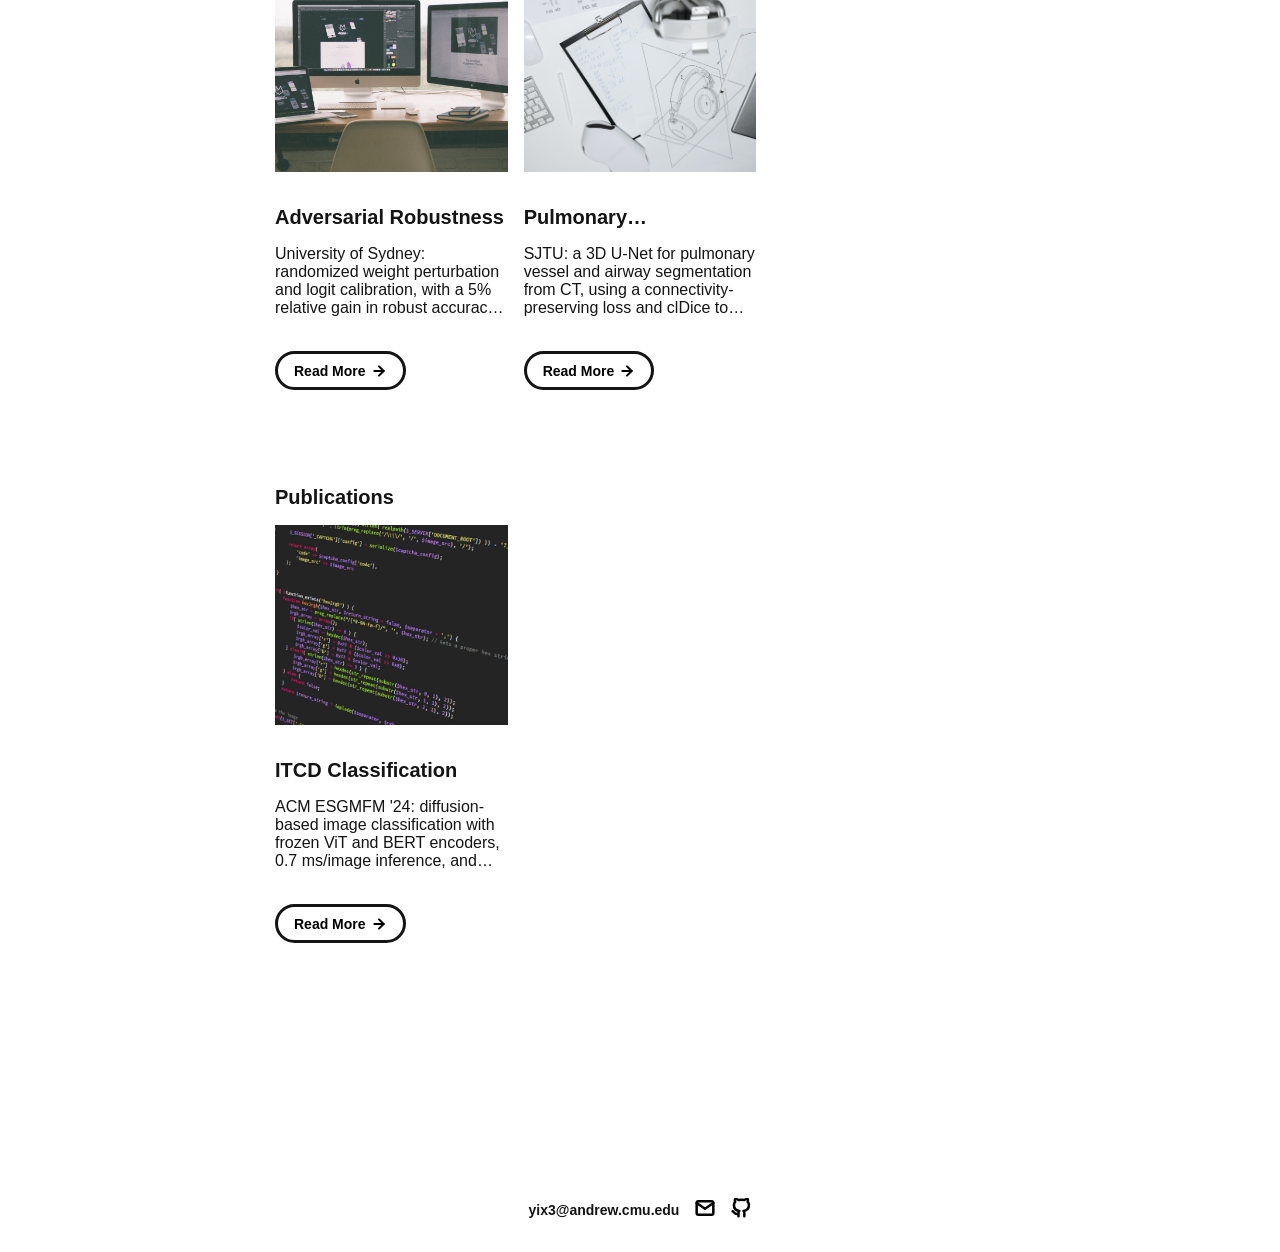
==== commit 714f5167: "add email" ====
--- a/index.html
+++ b/index.html
@@ -19,9 +19,9 @@
     <div class="navbar">
       <a class="nav-title-link" href="./index.html">
         <span class="nav-title">Yi Xu — Portfolio</span>
-        <a class="button" href="mailto:yix3@andrew.cmu.edu">
-          <span class="button-text">Contact Me</span>
-        </a>
+      </a>
+      <a class="button" href="mailto:yix3@andrew.cmu.edu">
+        <span class="button-text">Contact Me</span>
       </a>
     </div>
 
@@ -41,7 +41,7 @@
               <div class="body-text">I build AI applications and ML systems, with experience in agent-based developer tools, retrieval and streaming pipelines, and computer vision.</div>
             </div>
             <a class="button" id="my-work-link" href="#internships-section">
-              <span class="button-text">View internships</span>
+              <span class="button-text">View experience</span>
               <image src="./assets/icons/arrow-right.svg" class="right-arrow-icon"/>
             </a>
         </div>
@@ -149,8 +149,12 @@
 
     <!-- FOOTER -->
     <div id="footer">
+      <a class="footer-email" href="mailto:yix3@andrew.cmu.edu">yix3@andrew.cmu.edu</a>
       <a class="icon-link" href="mailto:yix3@andrew.cmu.edu" aria-label="Email Yi Xu">
         <image src="./assets/icons/mail.svg" class="footer-icon"/>
+      </a>
+      <a class="icon-link" target="_blank" rel="noopener noreferrer" href="https://github.com/xuyiyixu" aria-label="GitHub">
+        <image src="./assets/icons/github.svg" class="footer-icon"/>
       </a>
     </div>
 
--- a/css/utilities.css
+++ b/css/utilities.css
@@ -86,6 +86,19 @@
   justify-content: center;
   align-items: center;
   gap: 16px;
+  flex-wrap: wrap;
+}
+
+.footer-email {
+  color: #141414;
+  text-decoration: none;
+  font-size: 14px;
+  font-weight: 700;
+}
+
+.footer-email:hover {
+  text-decoration: underline;
+  cursor: pointer;
 }
 
 /* Link Styling */
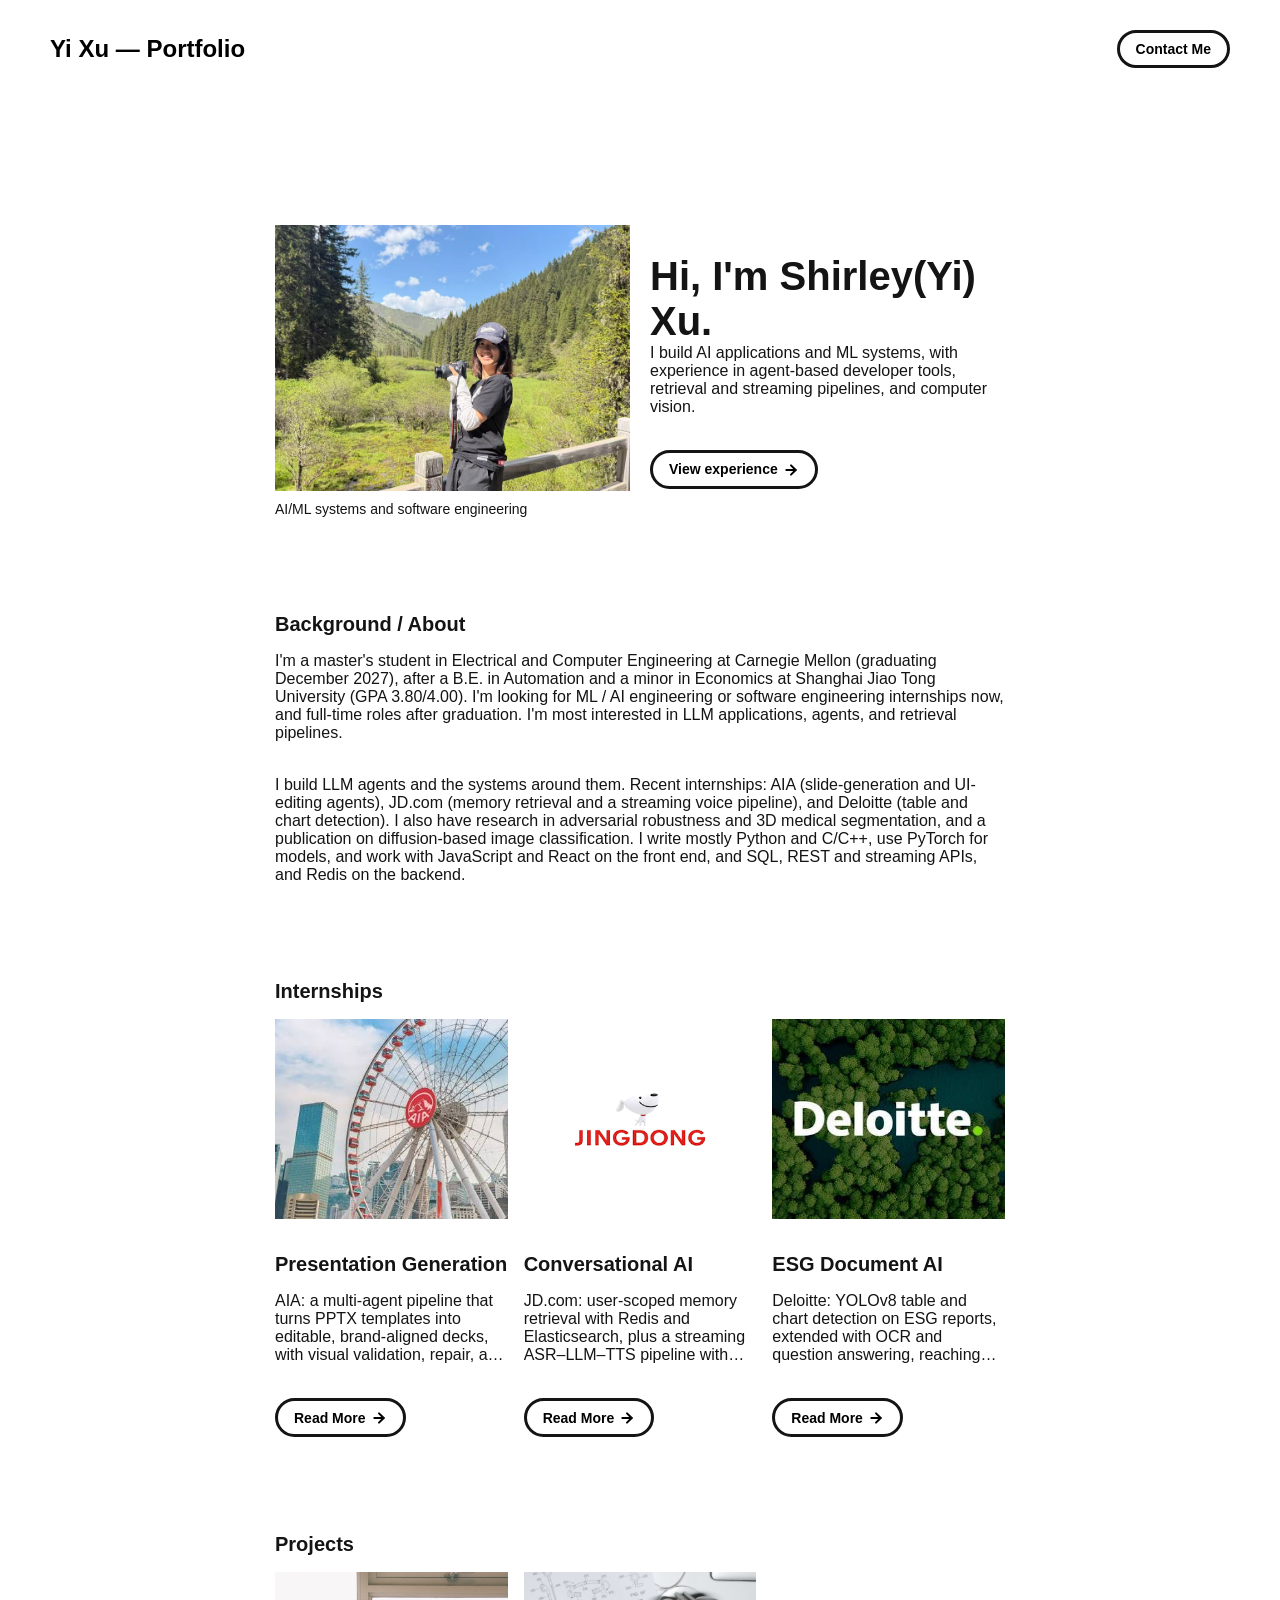
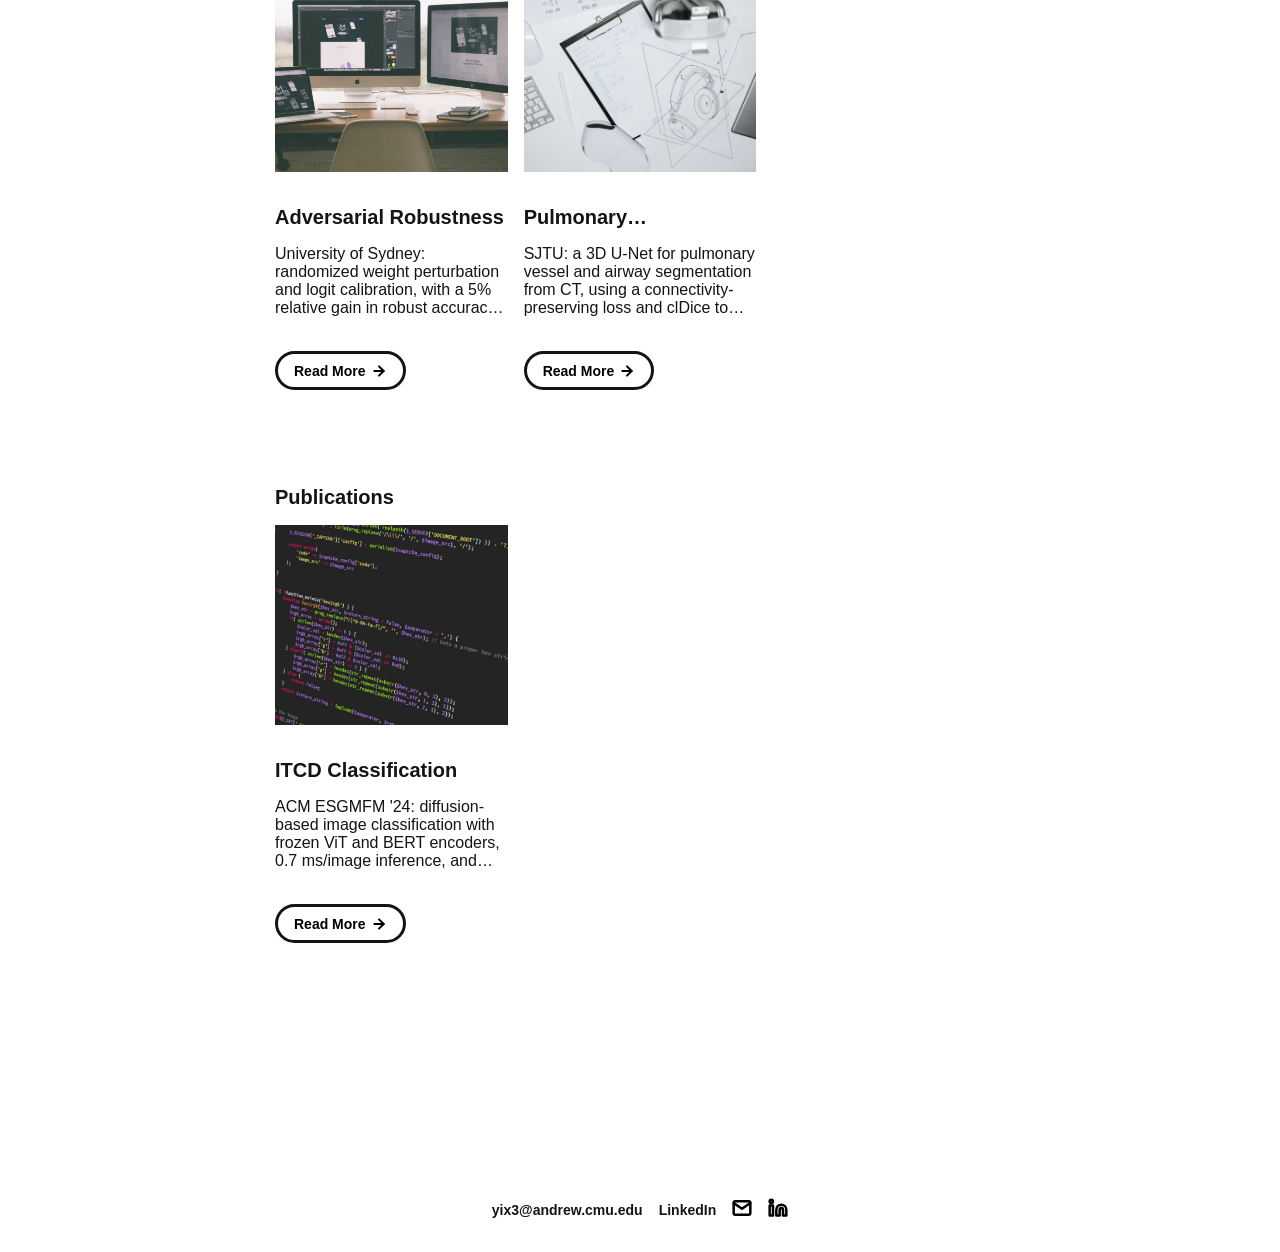
==== commit 43261e34: "add linkedin" ====
--- a/index.html
+++ b/index.html
@@ -20,7 +20,7 @@
       <a class="nav-title-link" href="./index.html">
         <span class="nav-title">Yi Xu — Portfolio</span>
       </a>
-      <a class="button" href="mailto:yix3@andrew.cmu.edu">
+      <a class="button" id="contact-link" href="#footer">
         <span class="button-text">Contact Me</span>
       </a>
     </div>
@@ -150,11 +150,12 @@
     <!-- FOOTER -->
     <div id="footer">
       <a class="footer-email" href="mailto:yix3@andrew.cmu.edu">yix3@andrew.cmu.edu</a>
+      <a class="footer-email" target="_blank" rel="noopener noreferrer" href="https://www.linkedin.com/in/yixu20030918">LinkedIn</a>
       <a class="icon-link" href="mailto:yix3@andrew.cmu.edu" aria-label="Email Yi Xu">
         <image src="./assets/icons/mail.svg" class="footer-icon"/>
       </a>
-      <a class="icon-link" target="_blank" rel="noopener noreferrer" href="https://github.com/xuyiyixu" aria-label="GitHub">
-        <image src="./assets/icons/github.svg" class="footer-icon"/>
+      <a class="icon-link" target="_blank" rel="noopener noreferrer" href="https://www.linkedin.com/in/yixu20030918" aria-label="LinkedIn">
+        <image src="./assets/icons/linkedin.svg" class="footer-icon"/>
       </a>
     </div>
 
--- a/css/utilities.css
+++ b/css/utilities.css
@@ -87,6 +87,7 @@
   align-items: center;
   gap: 16px;
   flex-wrap: wrap;
+  scroll-margin-top: 110px;
 }
 
 .footer-email {
